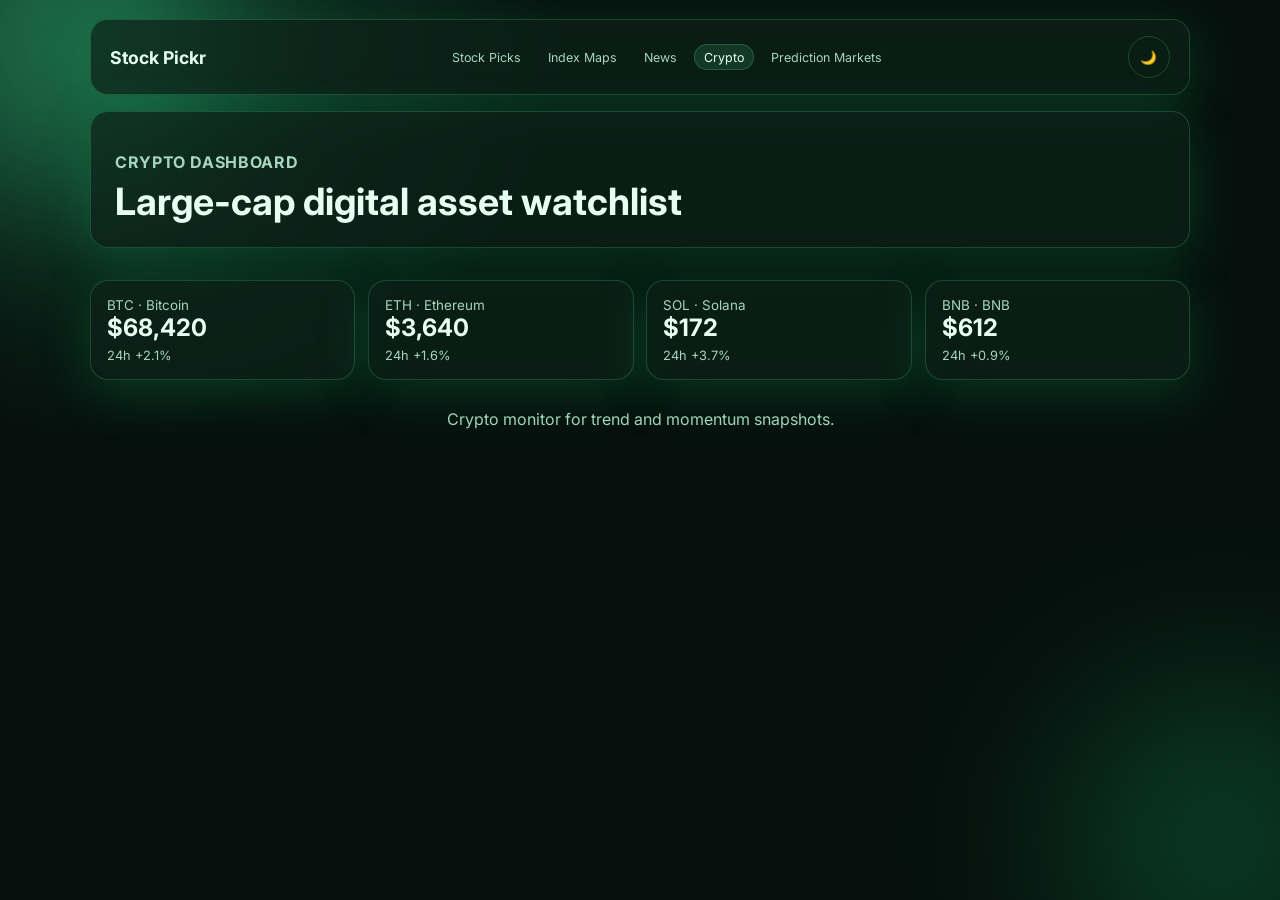
==== crypto.html @ f3052647 "Add top-banner multi-page navigation with index maps and market pages" ====
<!DOCTYPE html>
<html lang="en" data-theme="dark">
  <head>
    <meta charset="UTF-8" /><meta name="viewport" content="width=device-width, initial-scale=1.0" />
    <title>Stock Pickr • Crypto</title>
    <link rel="preconnect" href="https://fonts.googleapis.com" /><link rel="preconnect" href="https://fonts.gstatic.com" crossorigin />
    <link href="https://fonts.googleapis.com/css2?family=Inter:wght@400;500;600;700;800&display=swap" rel="stylesheet" />
    <link rel="stylesheet" href="styles.css" />
  </head>
  <body>
    <div class="bg-glow bg-glow-1"></div><div class="bg-glow bg-glow-2"></div>
    <header class="hero wrapper">
      <nav class="top-nav glass">
        <h1>Stock Pickr</h1>
        <div class="nav-links">
          <a href="index.html">Stock Picks</a>
          <a href="maps.html">Index Maps</a>
          <a href="news.html">News</a>
          <a class="active" href="crypto.html">Crypto</a>
          <a href="prediction-markets.html">Prediction Markets</a>
        </div>
        <button id="themeToggle" class="theme-toggle" aria-label="Toggle dark and light mode">🌙</button>
      </nav>
      <div class="hero-content glass"><p class="eyebrow">Crypto Dashboard</p><h2>Large-cap digital asset watchlist</h2></div>
    </header>
    <main class="wrapper"><section id="cryptoBoard" class="stats-grid"></section></main>
    <footer class="wrapper footer"><p>Crypto monitor for trend and momentum snapshots.</p></footer>
    <script src="app.js" type="module"></script>
  </body>
</html>
---- styles.css ----
:root {
  --bg: #06110d;
  --surface: rgba(14, 35, 27, 0.7);
  --surface-border: rgba(90, 248, 162, 0.2);
  --text: #e7fff3;
  --muted: #a6d6be;
  --primary: #5af8a2;
  --primary-strong: #2fd785;
  --shadow: 0 12px 50px rgba(18, 163, 95, 0.25);
}

html[data-theme='light'] {
  --bg: #eef8f2;
  --surface: rgba(255, 255, 255, 0.76);
  --surface-border: rgba(15, 133, 74, 0.24);
  --text: #0f2a1e;
  --muted: #2f6650;
  --primary: #11a85d;
  --primary-strong: #0a8d4b;
  --shadow: 0 12px 40px rgba(14, 117, 65, 0.18);
}

* {
  box-sizing: border-box;
}

body {
  margin: 0;
  font-family: 'Inter', sans-serif;
  background: radial-gradient(circle at 10% 0%, #113d2c 0%, transparent 30%), var(--bg);
  color: var(--text);
  min-height: 100vh;
}

.wrapper {
  width: min(1100px, 92vw);
  margin: 0 auto;
}

.bg-glow {
  position: fixed;
  z-index: -1;
  border-radius: 100%;
  filter: blur(80px);
}

.bg-glow-1 {
  width: 300px;
  height: 300px;
  background: rgba(61, 231, 139, 0.32);
  top: -100px;
  left: -90px;
}

.bg-glow-2 {
  width: 320px;
  height: 320px;
  background: rgba(25, 181, 108, 0.24);
  bottom: -100px;
  right: -100px;
}

.glass {
  background: var(--surface);
  border: 1px solid var(--surface-border);
  backdrop-filter: blur(8px);
  box-shadow: var(--shadow);
  border-radius: 18px;
}

.hero {
  padding: 1.2rem 0 1rem;
}

.top-nav {
  display: flex;
  justify-content: space-between;
  align-items: center;
  padding: 1rem 1.2rem;
}

.top-nav h1 {
  margin: 0;
  font-size: 1.1rem;
}


.nav-links {
  display: flex;
  gap: 0.45rem;
  flex-wrap: wrap;
  margin: 0 1rem;
}

.nav-links a {
  text-decoration: none;
  color: var(--muted);
  border: 1px solid transparent;
  padding: 0.28rem 0.55rem;
  border-radius: 999px;
  font-size: 0.78rem;
}

.nav-links a.active,
.nav-links a:hover {
  color: var(--text);
  border-color: var(--surface-border);
  background: rgba(90, 248, 162, 0.12);
}

.mini-line {
  color: var(--muted);
  font-size: 0.8rem;
  display: block;
  margin-top: 0.35rem;
}
.theme-toggle {
  border: 1px solid var(--surface-border);
  background: transparent;
  color: var(--text);
  border-radius: 999px;
  width: 42px;
  height: 42px;
  cursor: pointer;
}

.hero-content {
  margin-top: 1rem;
  padding: 1.5rem;
}

.eyebrow {
  color: var(--primary);
  font-weight: 700;
  letter-spacing: 0.04em;
  text-transform: uppercase;
  margin-bottom: 0.5rem;
}

.hero-content h2 {
  font-size: clamp(1.6rem, 4vw, 2.35rem);
  line-height: 1.15;
  margin: 0;
}

.hero-content p {
  color: var(--muted);
  max-width: 68ch;
}

.chips {
  display: flex;
  flex-wrap: wrap;
  gap: 0.6rem;
}

.chips span {
  font-size: 0.82rem;
  border: 1px solid var(--surface-border);
  padding: 0.35rem 0.7rem;
  border-radius: 999px;
}

.controls {
  padding: 1rem;
  display: grid;
  grid-template-columns: 1fr 220px;
  gap: 1rem;
  margin-top: 1.2rem;
}

label {
  display: block;
  margin-bottom: 0.35rem;
  font-size: 0.85rem;
  color: var(--muted);
}

input,
select {
  width: 100%;
  padding: 0.76rem 0.9rem;
  border-radius: 10px;
  border: 1px solid var(--surface-border);
  background: rgba(0, 0, 0, 0.18);
  color: var(--text);
}

html[data-theme='light'] input,
html[data-theme='light'] select {
  background: rgba(255, 255, 255, 0.6);
}

.stats-grid {
  margin-top: 1rem;
  display: grid;
  grid-template-columns: repeat(auto-fit, minmax(180px, 1fr));
  gap: 0.8rem;
}

.stat-card {
  padding: 1rem;
}

.stat-card p {
  margin: 0;
  color: var(--muted);
  font-size: 0.84rem;
}

.stat-card strong {
  font-size: 1.5rem;
}

.strategy-sections {
  margin-top: 1.1rem;
  display: grid;
  gap: 1rem;
}

.section-card {
  padding: 1rem;
}

.section-head {
  display: flex;
  justify-content: space-between;
  align-items: center;
  margin-bottom: 0.75rem;
}

.section-head h3 {
  margin: 0;
}

.stock-grid {
  display: grid;
  grid-template-columns: repeat(auto-fit, minmax(220px, 1fr));
  gap: 0.8rem;
}

.stock-card {
  border: 1px solid var(--surface-border);
  border-radius: 14px;
  padding: 0.8rem;
  background: rgba(10, 41, 30, 0.35);
}

html[data-theme='light'] .stock-card {
  background: rgba(255, 255, 255, 0.52);
}

.stock-card h4 {
  margin: 0;
}

.stock-meta {
  display: flex;
  justify-content: space-between;
  align-items: center;
  margin-top: 0.2rem;
  color: var(--muted);
  font-size: 0.83rem;
}

.badge {
  background: rgba(90, 248, 162, 0.15);
  color: var(--primary);
  border: 1px solid var(--surface-border);
  border-radius: 999px;
  padding: 0.2rem 0.55rem;
  font-size: 0.73rem;
}

.methodology {
  margin: 1.2rem 0;
  padding: 1rem 1.2rem;
}

.methodology ol {
  margin: 0;
  padding-left: 1.1rem;
  color: var(--muted);
  line-height: 1.45;
}

.footer {
  padding: 0.8rem 0 1.6rem;
  text-align: center;
  color: var(--muted);
}

@media (max-width: 720px) {
  .top-nav {
    align-items: flex-start;
    gap: 0.6rem;
    flex-direction: column;
  }

  .controls {
    grid-template-columns: 1fr;
  }
}
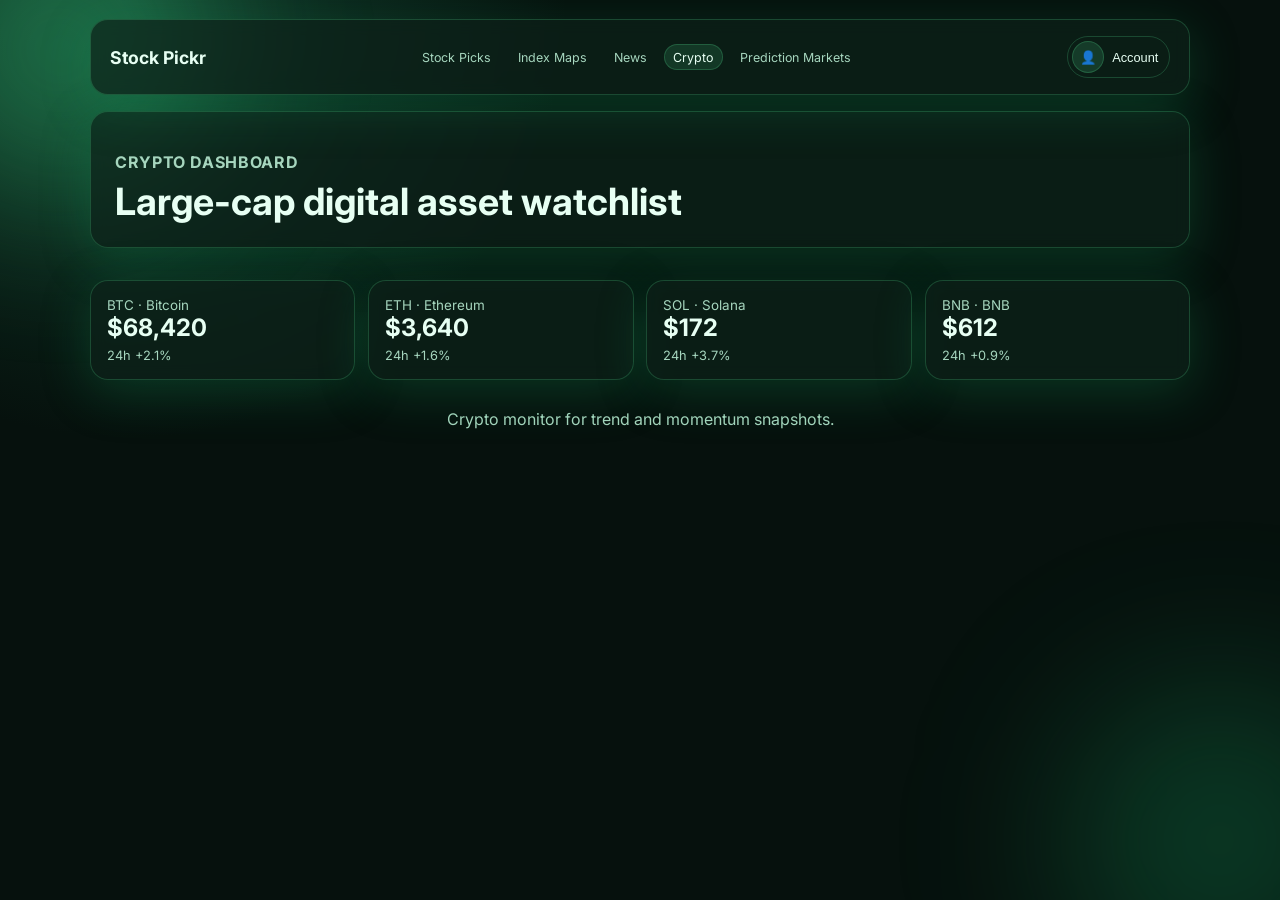
==== commit 87c33078: "Add account/settings menu with signup and Sheets sync hook" ====
--- a/crypto.html
+++ b/crypto.html
@@ -19,7 +19,39 @@
           <a class="active" href="crypto.html">Crypto</a>
           <a href="prediction-markets.html">Prediction Markets</a>
         </div>
-        <button id="themeToggle" class="theme-toggle" aria-label="Toggle dark and light mode">🌙</button>
+        <div class="account-menu" id="accountMenuRoot">
+          <button id="accountMenuButton" class="account-trigger" aria-label="Open account and settings menu" aria-expanded="false">
+            <span id="accountAvatar" class="profile-avatar" aria-hidden="true">👤</span>
+            <span id="accountLabel" class="account-label">Account</span>
+          </button>
+          <div id="accountMenuPanel" class="account-panel glass" hidden>
+            <p id="accountStatus" class="mini-line">No account connected.</p>
+            <button id="menuThemeToggle" class="menu-action" type="button">Toggle light/dark mode</button>
+            <form id="signupForm" class="signup-form">
+              <label for="authMethod">Sign up method</label>
+              <select id="authMethod" name="authMethod">
+                <option value="google">Google</option>
+                <option value="email_phone">Email + phone</option>
+              </select>
+
+              <label for="fullName">Full name</label>
+              <input id="fullName" name="fullName" type="text" placeholder="Jane Investor" required />
+
+              <label for="email">Email</label>
+              <input id="email" name="email" type="email" placeholder="jane@email.com" required />
+
+              <label for="phone">Phone number</label>
+              <input id="phone" name="phone" type="tel" placeholder="+1 555 123 4567" />
+
+              <label for="password">Password</label>
+              <input id="password" name="password" type="password" placeholder="Create password" />
+
+              <button class="menu-action menu-action-primary" type="submit">Create account</button>
+            </form>
+            <p id="signupMessage" class="mini-line"></p>
+            <button id="signOutButton" class="menu-action" type="button">Sign out</button>
+          </div>
+        </div>
       </nav>
       <div class="hero-content glass"><p class="eyebrow">Crypto Dashboard</p><h2>Large-cap digital asset watchlist</h2></div>
     </header>
--- a/styles.css
+++ b/styles.css
@@ -77,6 +77,8 @@
   justify-content: space-between;
   align-items: center;
   padding: 1rem 1.2rem;
+  position: relative;
+  z-index: 50;
 }
 
 .top-nav h1 {
@@ -114,14 +116,70 @@
   display: block;
   margin-top: 0.35rem;
 }
-.theme-toggle {
+
+.account-menu {
+  position: relative;
+}
+
+.account-trigger {
   border: 1px solid var(--surface-border);
   background: transparent;
   color: var(--text);
   border-radius: 999px;
-  width: 42px;
-  height: 42px;
+  min-height: 42px;
+  padding: 0.25rem 0.65rem 0.25rem 0.25rem;
   cursor: pointer;
+  display: flex;
+  align-items: center;
+  gap: 0.5rem;
+}
+
+.profile-avatar {
+  width: 32px;
+  height: 32px;
+  border-radius: 50%;
+  border: 1px solid var(--surface-border);
+  display: inline-flex;
+  align-items: center;
+  justify-content: center;
+  background: rgba(90, 248, 162, 0.14);
+  font-size: 0.82rem;
+  font-weight: 700;
+}
+
+.account-label {
+  font-size: 0.8rem;
+}
+
+.account-panel {
+  position: absolute;
+  top: calc(100% + 0.5rem);
+  right: 0;
+  width: min(330px, 88vw);
+  padding: 0.9rem;
+  z-index: 40;
+}
+
+.signup-form {
+  display: grid;
+  gap: 0.35rem;
+  margin-top: 0.45rem;
+}
+
+.menu-action {
+  border: 1px solid var(--surface-border);
+  background: transparent;
+  color: var(--text);
+  border-radius: 10px;
+  cursor: pointer;
+  padding: 0.58rem 0.75rem;
+  margin-top: 0.35rem;
+  text-align: left;
+}
+
+.menu-action-primary {
+  text-align: center;
+  background: rgba(90, 248, 162, 0.15);
 }
 
 .hero-content {
